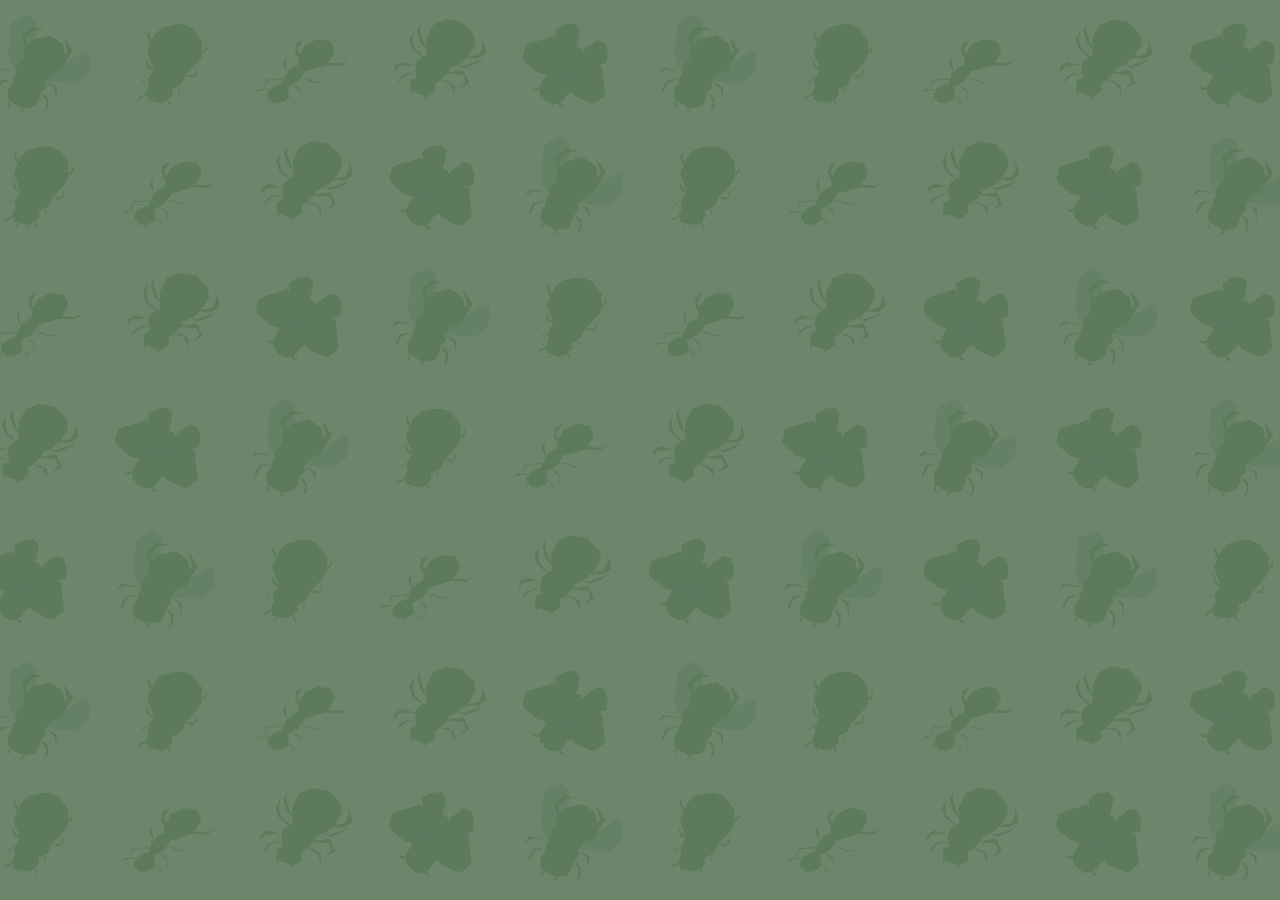
==== explore.html @ 188deafb "fix2" ====
<!DOCTYPE html>
<html lang="en">
<head>
    <title>Explore the Personas</title>
    <style>

        body {
    font-family: "Lucida Console", "Courier New", monospace;
    background: url("images/background.svg") center/cover no-repeat #5D7A5D;
    background-repeat: no-repeat;
    font-size: 20px;
    margin: 0;
    padding: 0;
    display: flex;
    justify-content: center;
    align-items: center;
    height: 100vh;
    
}

.quiz-page {
    font-family: "Lucida Console", "Courier New", monospace;
    text-align: center;
    font-size: 20px;
    max-width: 400px;
    width: 100%;
    font-weight: bold;
}

.result-image {
    text-align: center;
    width: 100%;
}
 
.result-image img {
    max-width: 500px;
    width: 100%;
    height: auto;
    margin: auto;
    margin-top: 20px;
    
}
    </style>
</head>
<body>

    <div class="quiz-page" id="quiz-page"> <!-- main parent container  -->
        <div id="explore-page" style="display: none;">
            <h1>The Personas</h1>
            <img src="images/The-Fly-Result.png" alt="The Fly" class="result-image">
            <br>
            <img src="images/The-Ant-Result.png" alt="The Ant" class="result-image">
            <br>
            <img src="images/The-Moth-Result.png" alt="The Moth" class="result-image">
            <br>
            <img src="images/The-Beetle-Result.png" alt="The Beetle" class="result-image">
            <br>
            <img src="images/The-Spider-Result.png" alt="The Spider" class="result-image">
        </div>
    </div>
        <script src="script.js"></script>
</body>
</html>
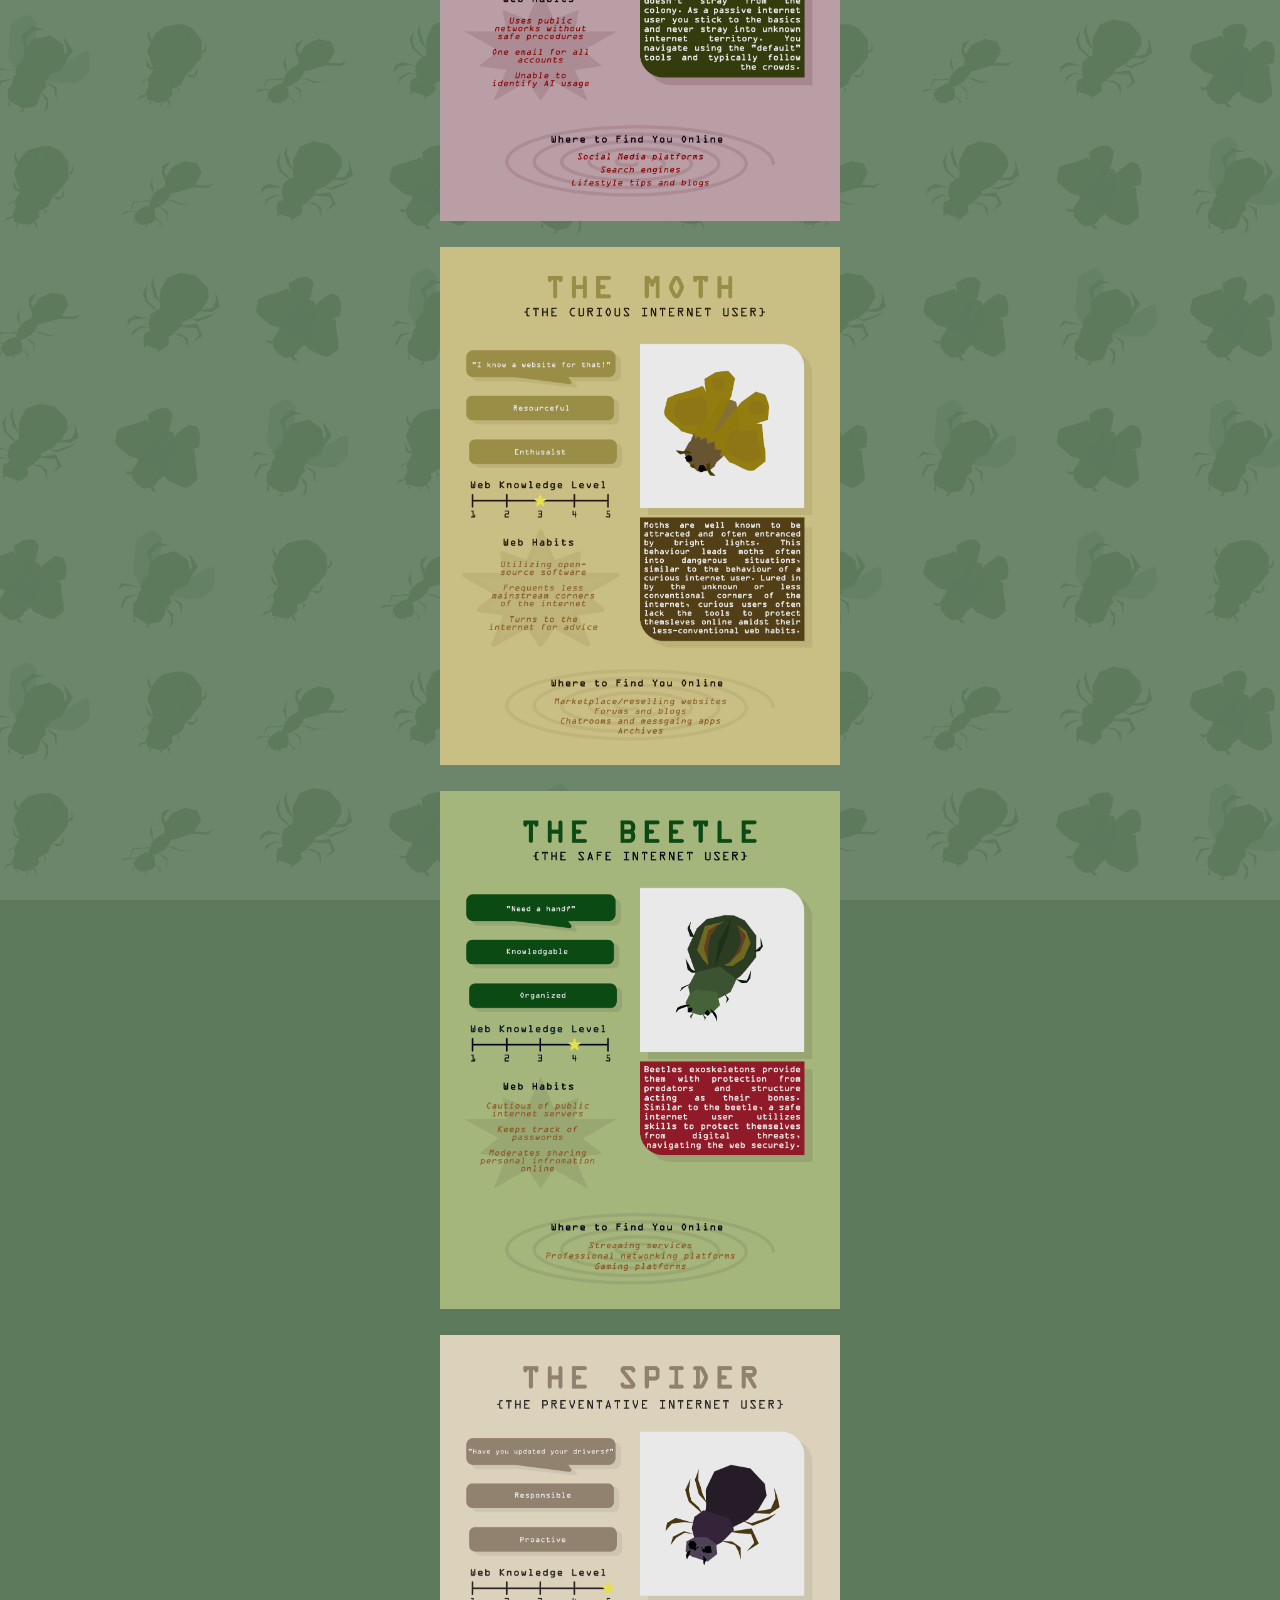
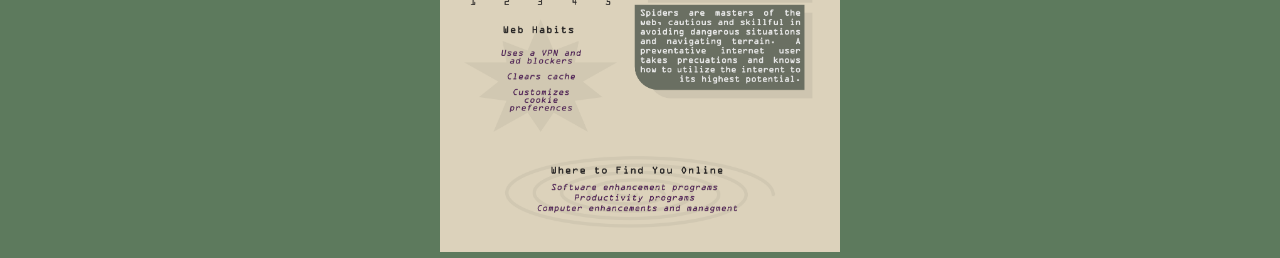
==== commit a1d02ecb: "fix4" ====
--- a/explore.html
+++ b/explore.html
@@ -27,12 +27,12 @@
     font-weight: bold;
 }
 
-.result-image {
+.explore-image {
     text-align: center;
     width: 100%;
 }
  
-.result-image img {
+.explore-image img {
     max-width: 500px;
     width: 100%;
     height: auto;
@@ -45,17 +45,17 @@
 <body>
 
     <div class="quiz-page" id="quiz-page"> <!-- main parent container  -->
-        <div id="explore-page" style="display: none;">
+        <div id="explore-page" class="explore-image">
             <h1>The Personas</h1>
-            <img src="images/The-Fly-Result.png" alt="The Fly" class="result-image">
+            <img src="images/The-Fly-Result.png" alt="The Fly" class="explore-image">
             <br>
-            <img src="images/The-Ant-Result.png" alt="The Ant" class="result-image">
+            <img src="images/The-Ant-Result.png" alt="The Ant" class="explore-image">
             <br>
-            <img src="images/The-Moth-Result.png" alt="The Moth" class="result-image">
+            <img src="images/The-Moth-Result.png" alt="The Moth" class="explore-image">
             <br>
-            <img src="images/The-Beetle-Result.png" alt="The Beetle" class="result-image">
+            <img src="images/The-Beetle-Result.png" alt="The Beetle" class="explore-image">
             <br>
-            <img src="images/The-Spider-Result.png" alt="The Spider" class="result-image">
+            <img src="images/The-Spider-Result.png" alt="The Spider" class="explore-image">
         </div>
     </div>
         <script src="script.js"></script>
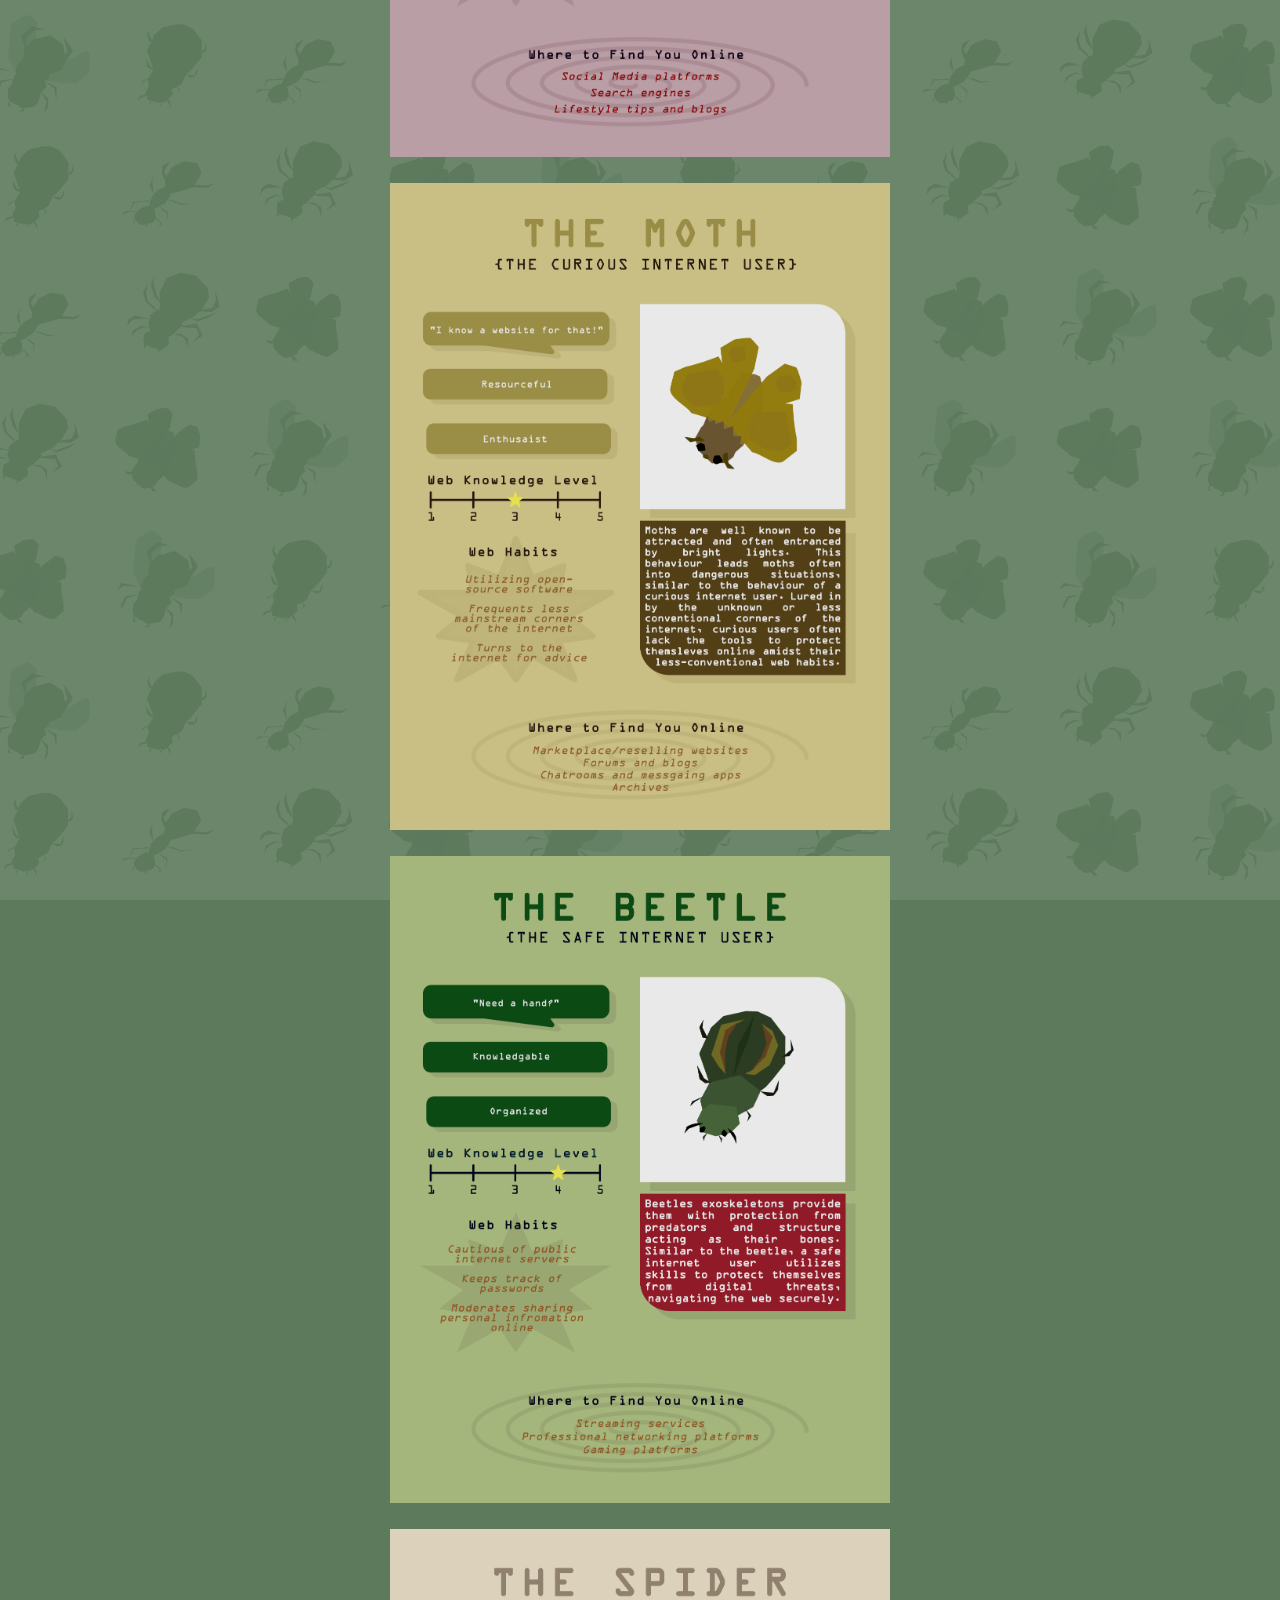
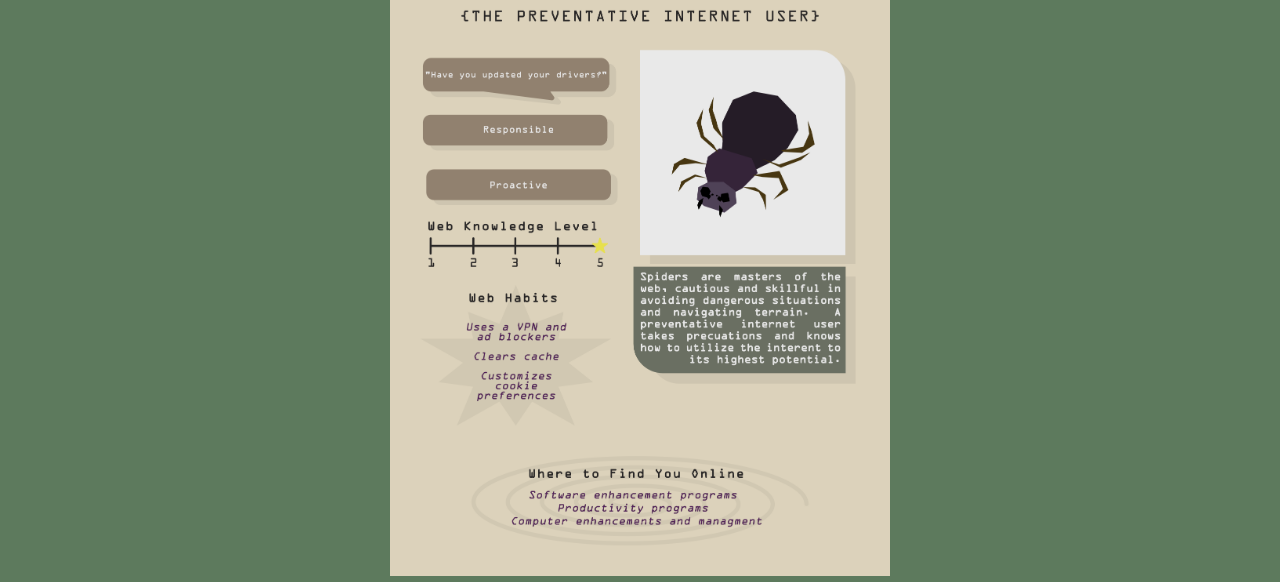
==== commit 458322a5: "fix6" ====
--- a/explore.html
+++ b/explore.html
@@ -4,7 +4,7 @@
     <title>Explore the Personas</title>
     <style>
 
-        body {
+    body {
     font-family: "Lucida Console", "Courier New", monospace;
     background: url("images/background.svg") center/cover no-repeat #5D7A5D;
     background-repeat: no-repeat;
@@ -16,15 +16,6 @@
     align-items: center;
     height: 100vh;
     
-}
-
-.quiz-page {
-    font-family: "Lucida Console", "Courier New", monospace;
-    text-align: center;
-    font-size: 20px;
-    max-width: 400px;
-    width: 100%;
-    font-weight: bold;
 }
 
 .explore-image {
@@ -43,8 +34,6 @@
     </style>
 </head>
 <body>
-
-    <div class="quiz-page" id="quiz-page"> <!-- main parent container  -->
         <div id="explore-page" class="explore-image">
             <h1>The Personas</h1>
             <img src="images/The-Fly-Result.png" alt="The Fly" class="explore-image">
@@ -57,7 +46,5 @@
             <br>
             <img src="images/The-Spider-Result.png" alt="The Spider" class="explore-image">
         </div>
-    </div>
-        <script src="script.js"></script>
 </body>
 </html>
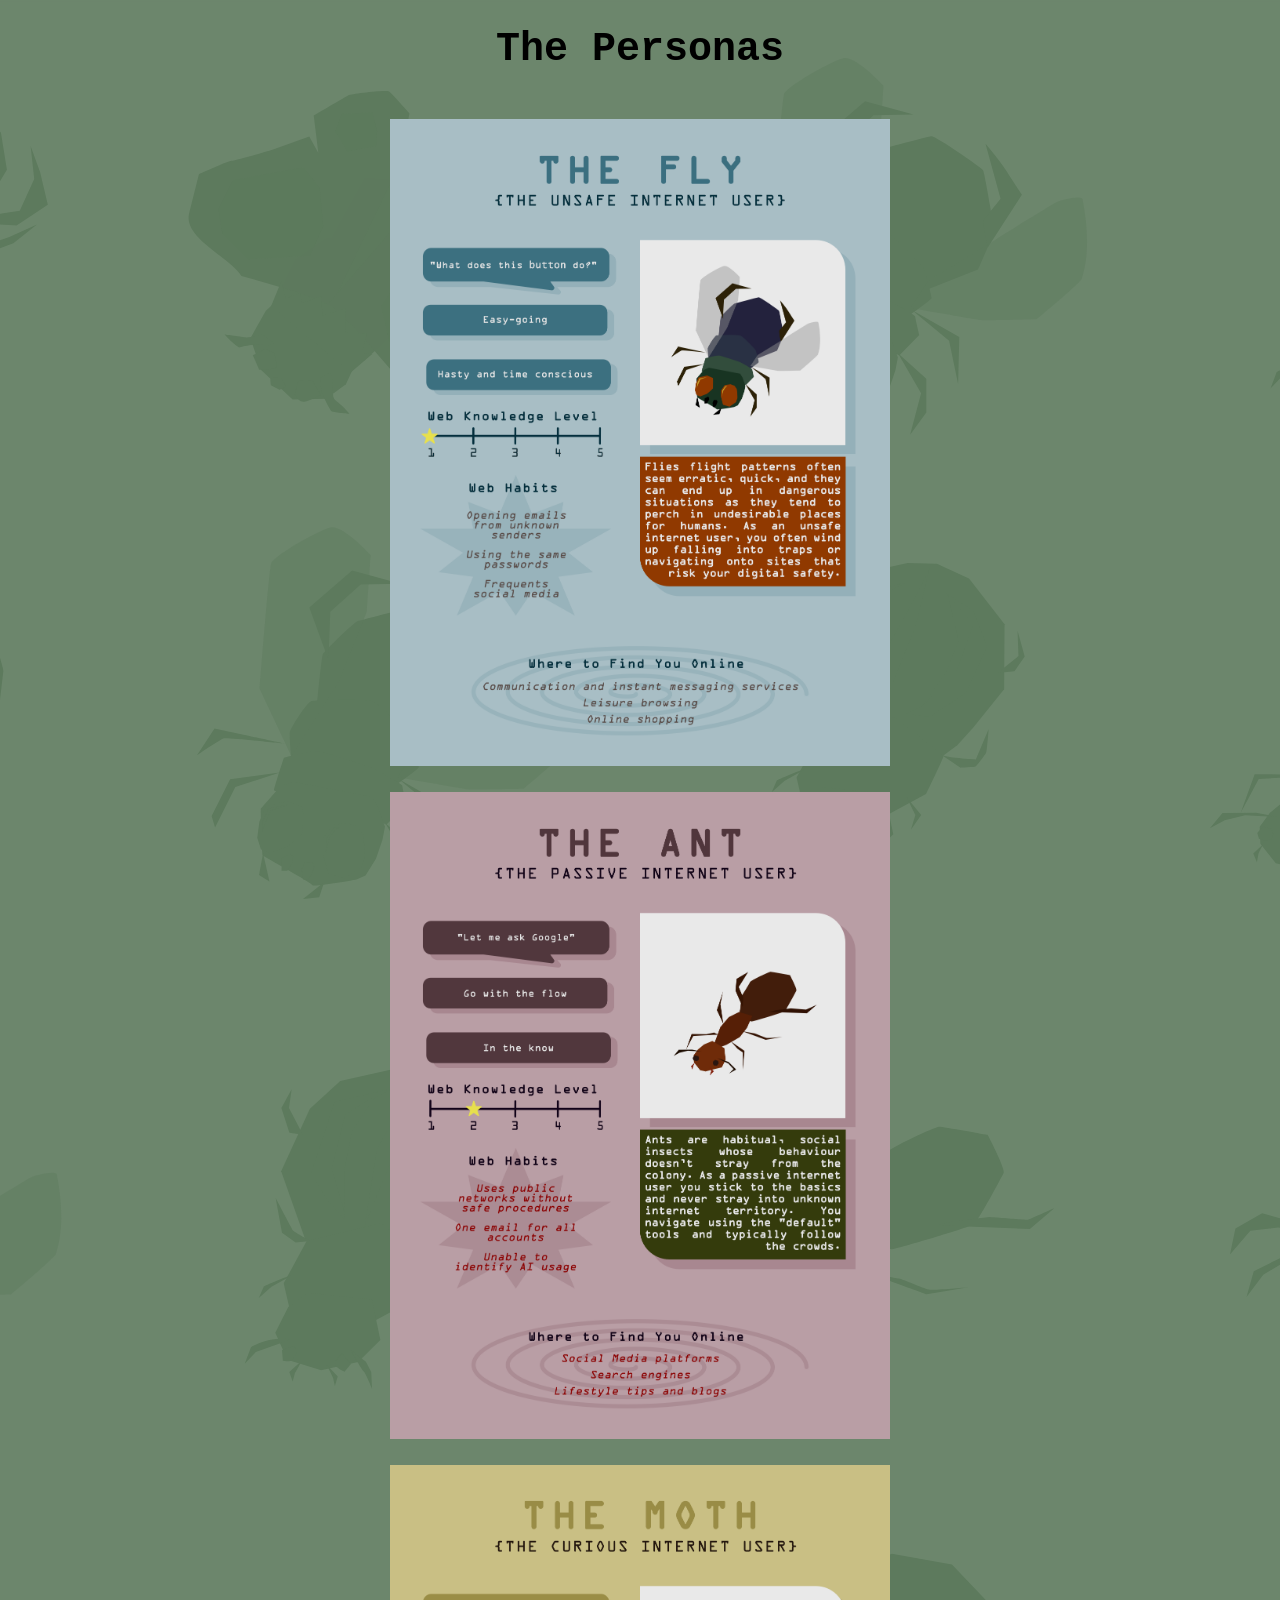
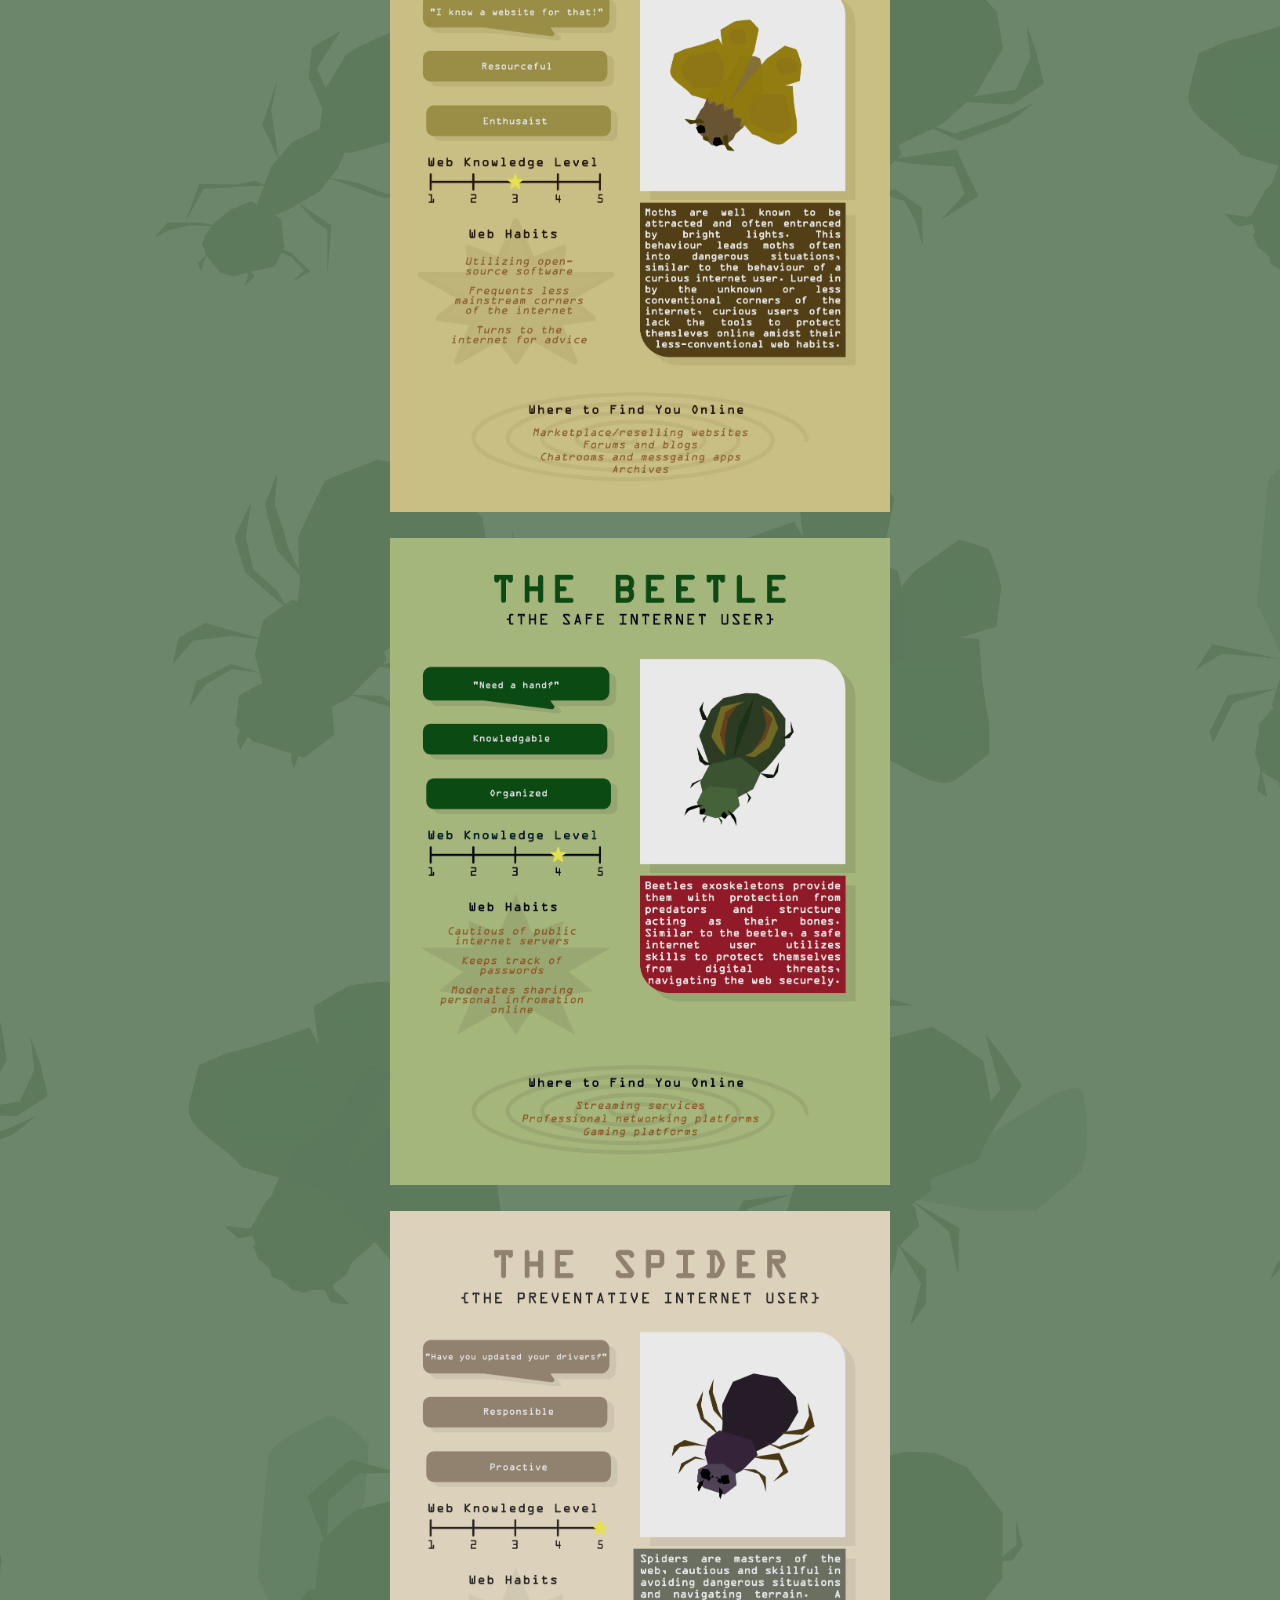
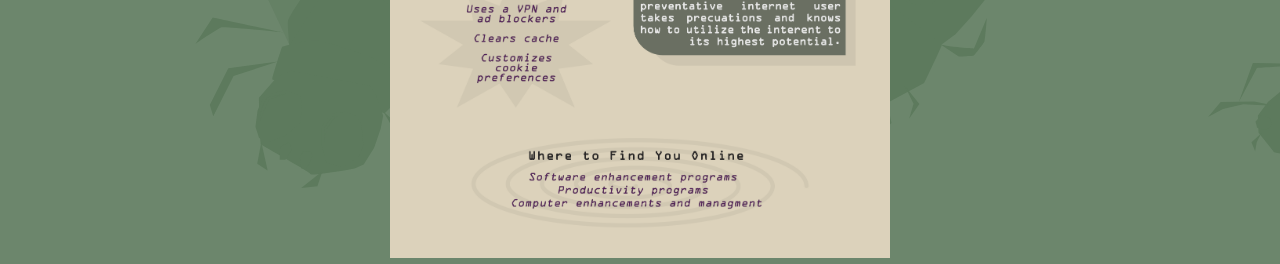
==== commit a9abb395: "fix7" ====
--- a/explore.html
+++ b/explore.html
@@ -14,7 +14,6 @@
     display: flex;
     justify-content: center;
     align-items: center;
-    height: 100vh;
     
 }
 
